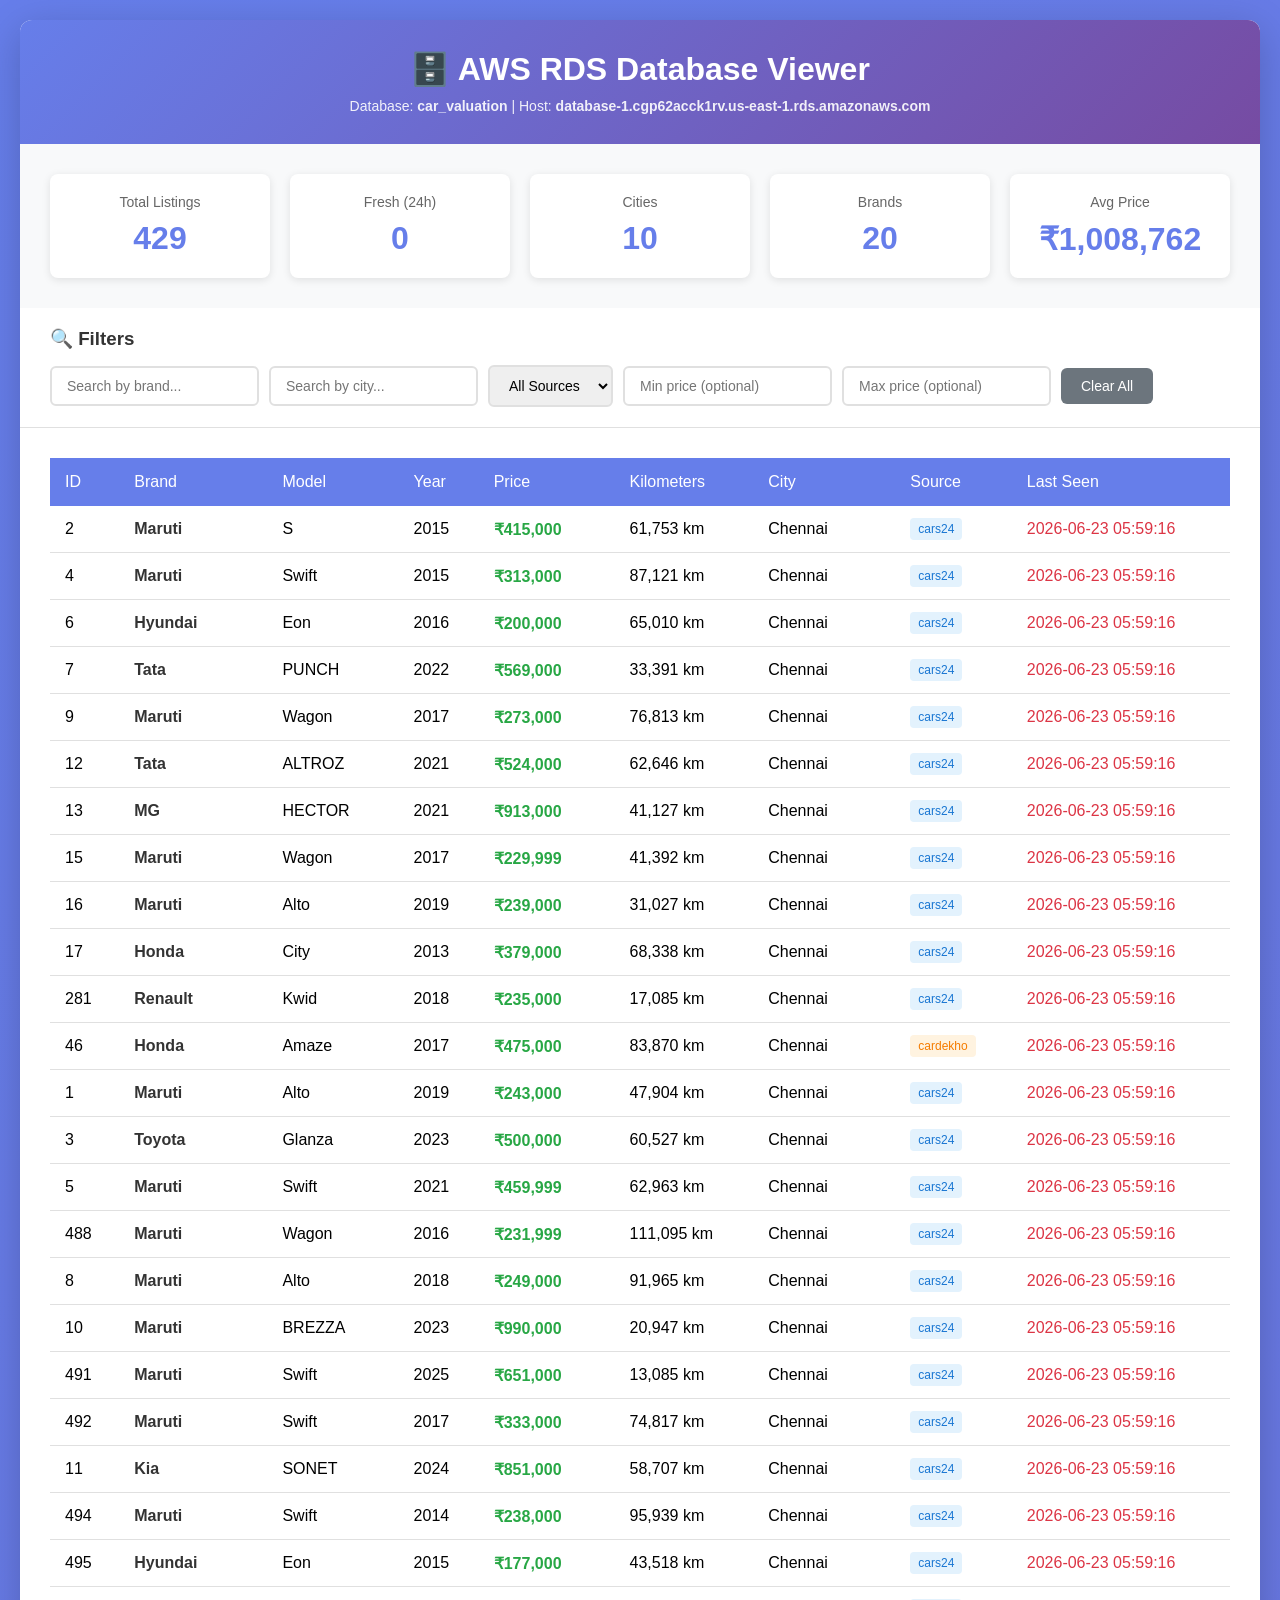
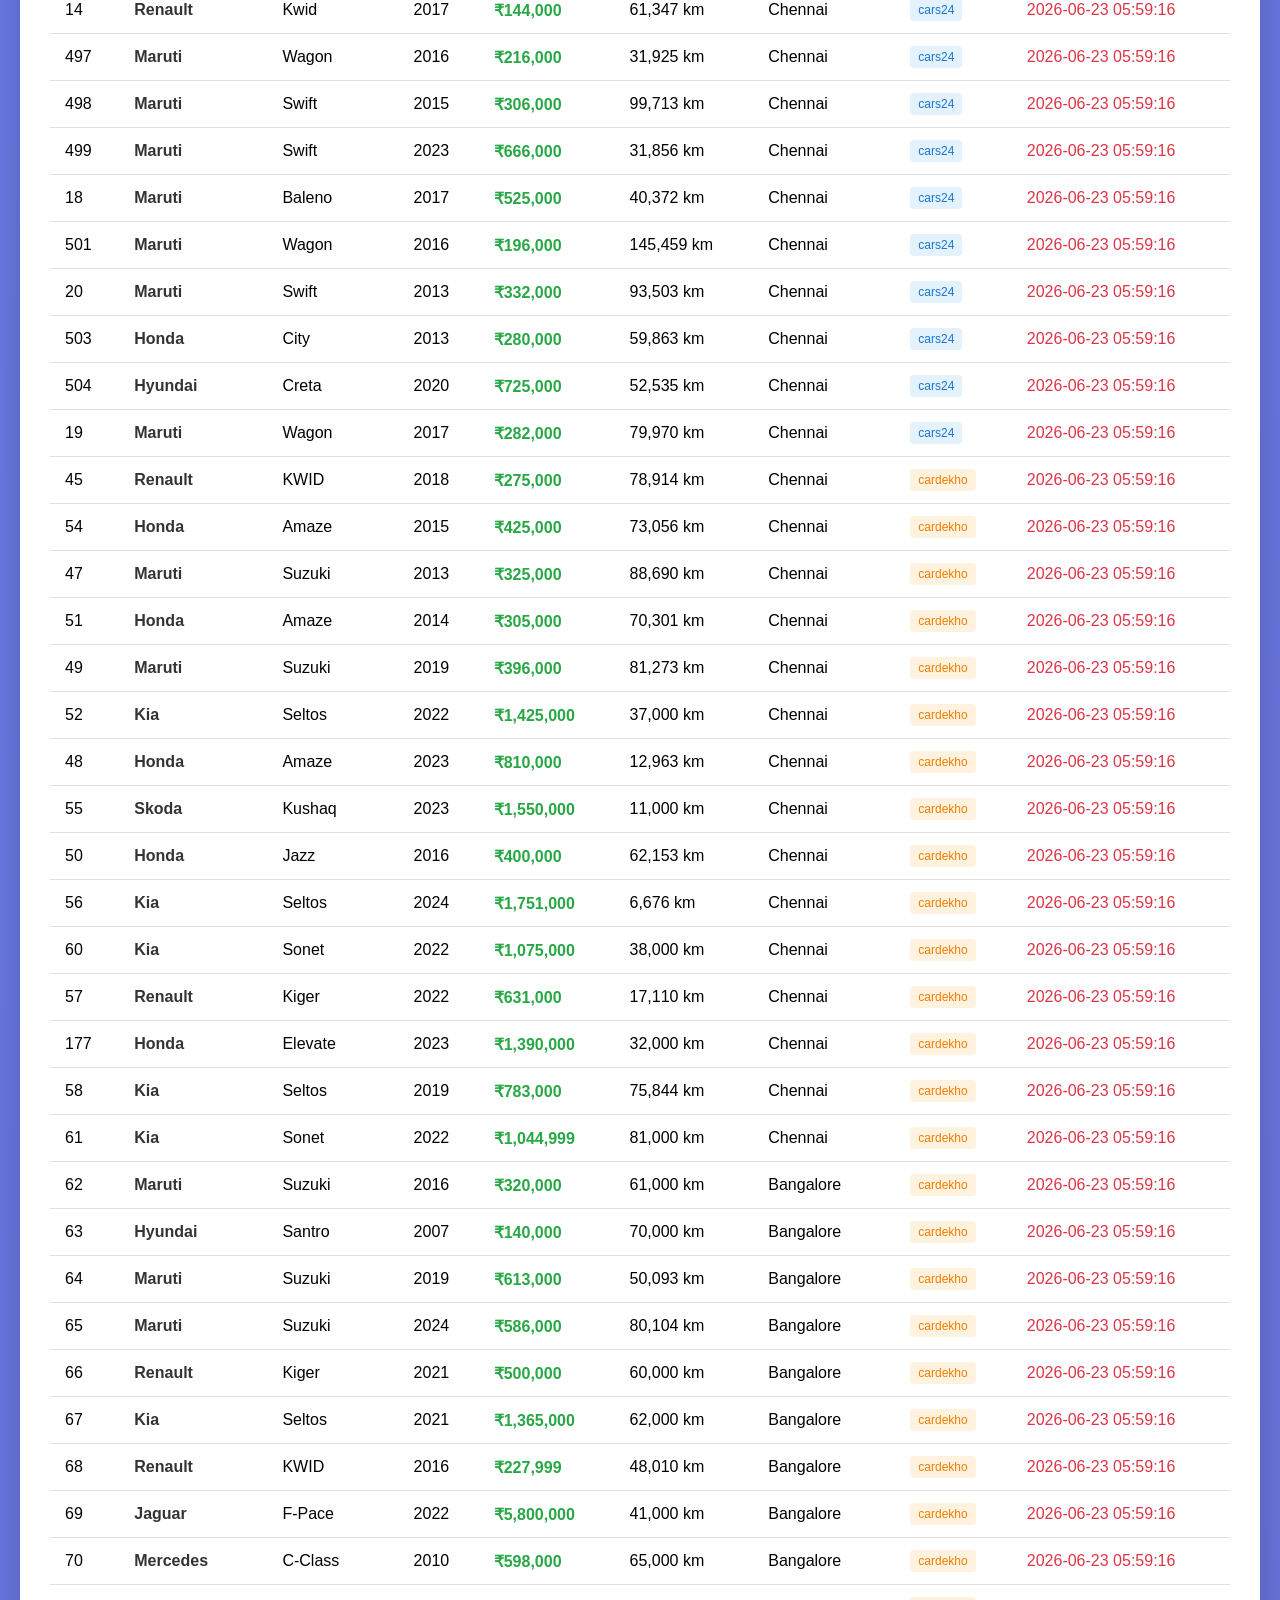
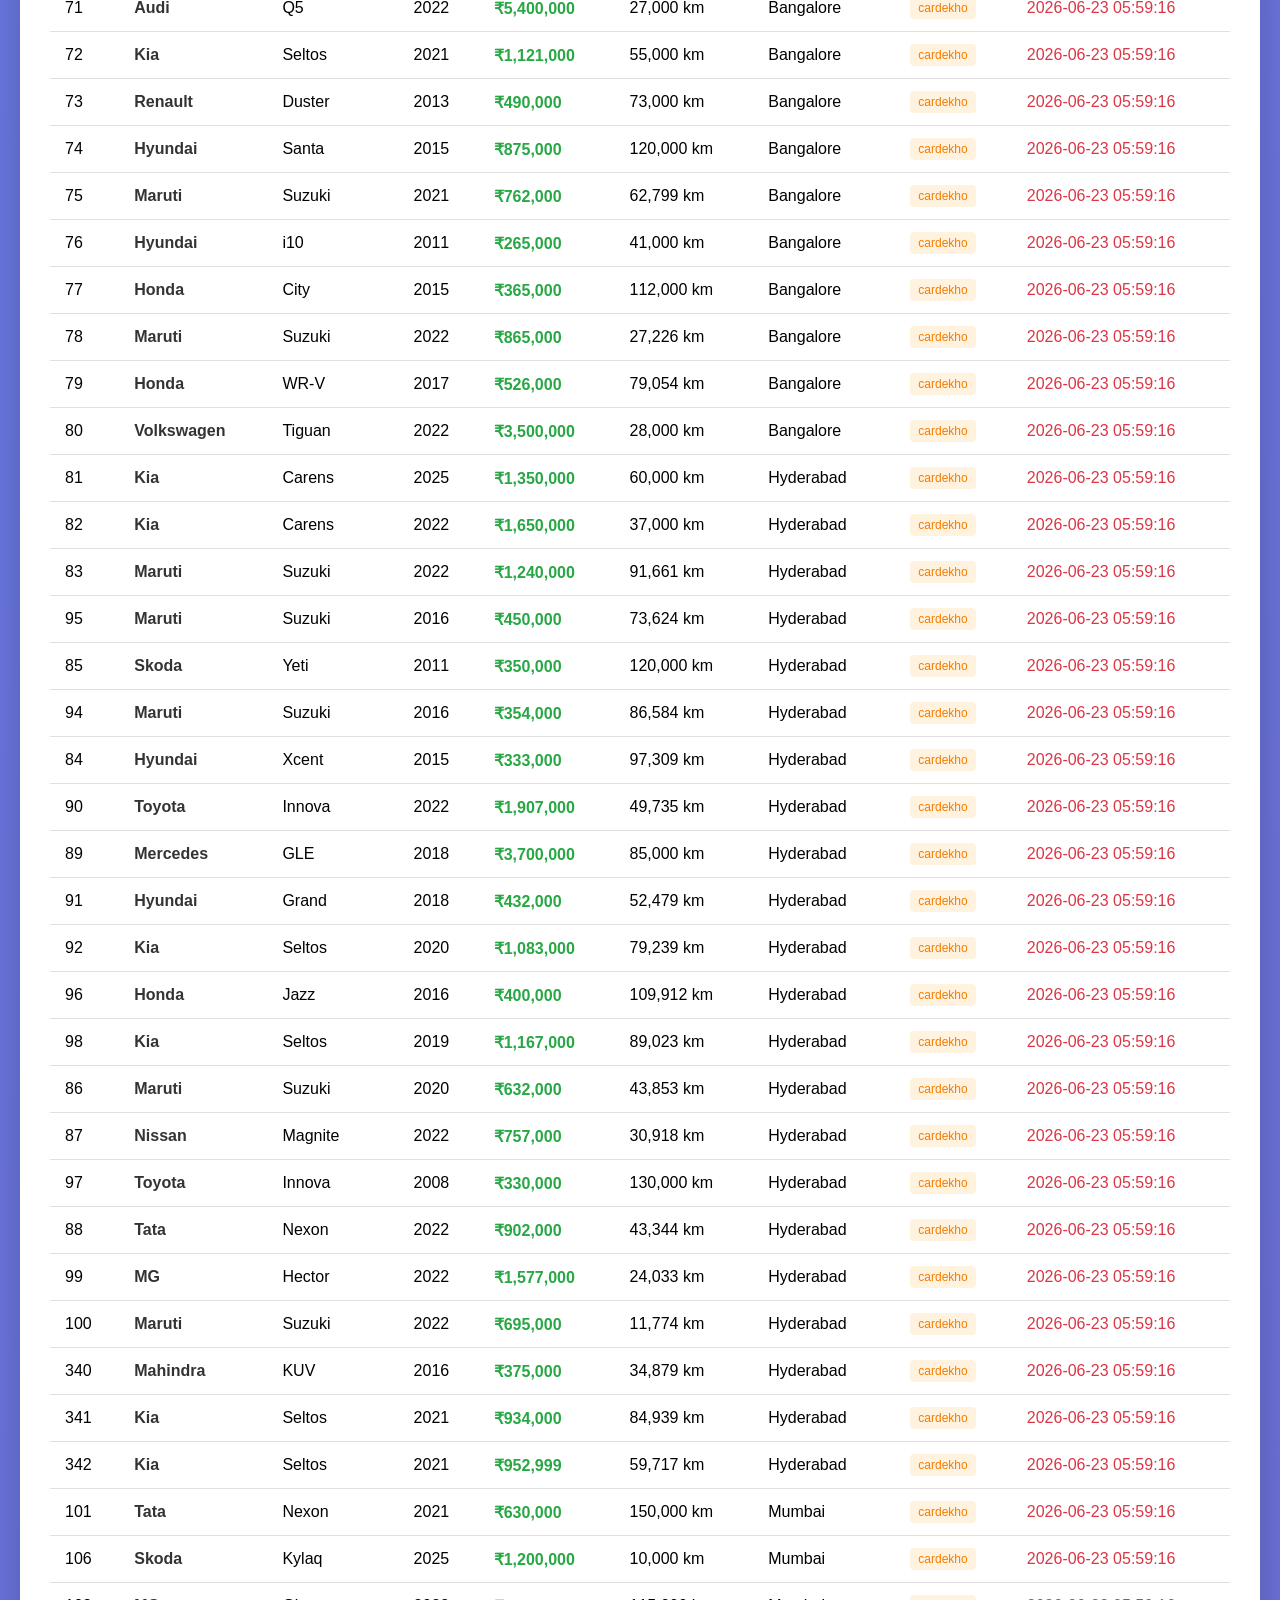
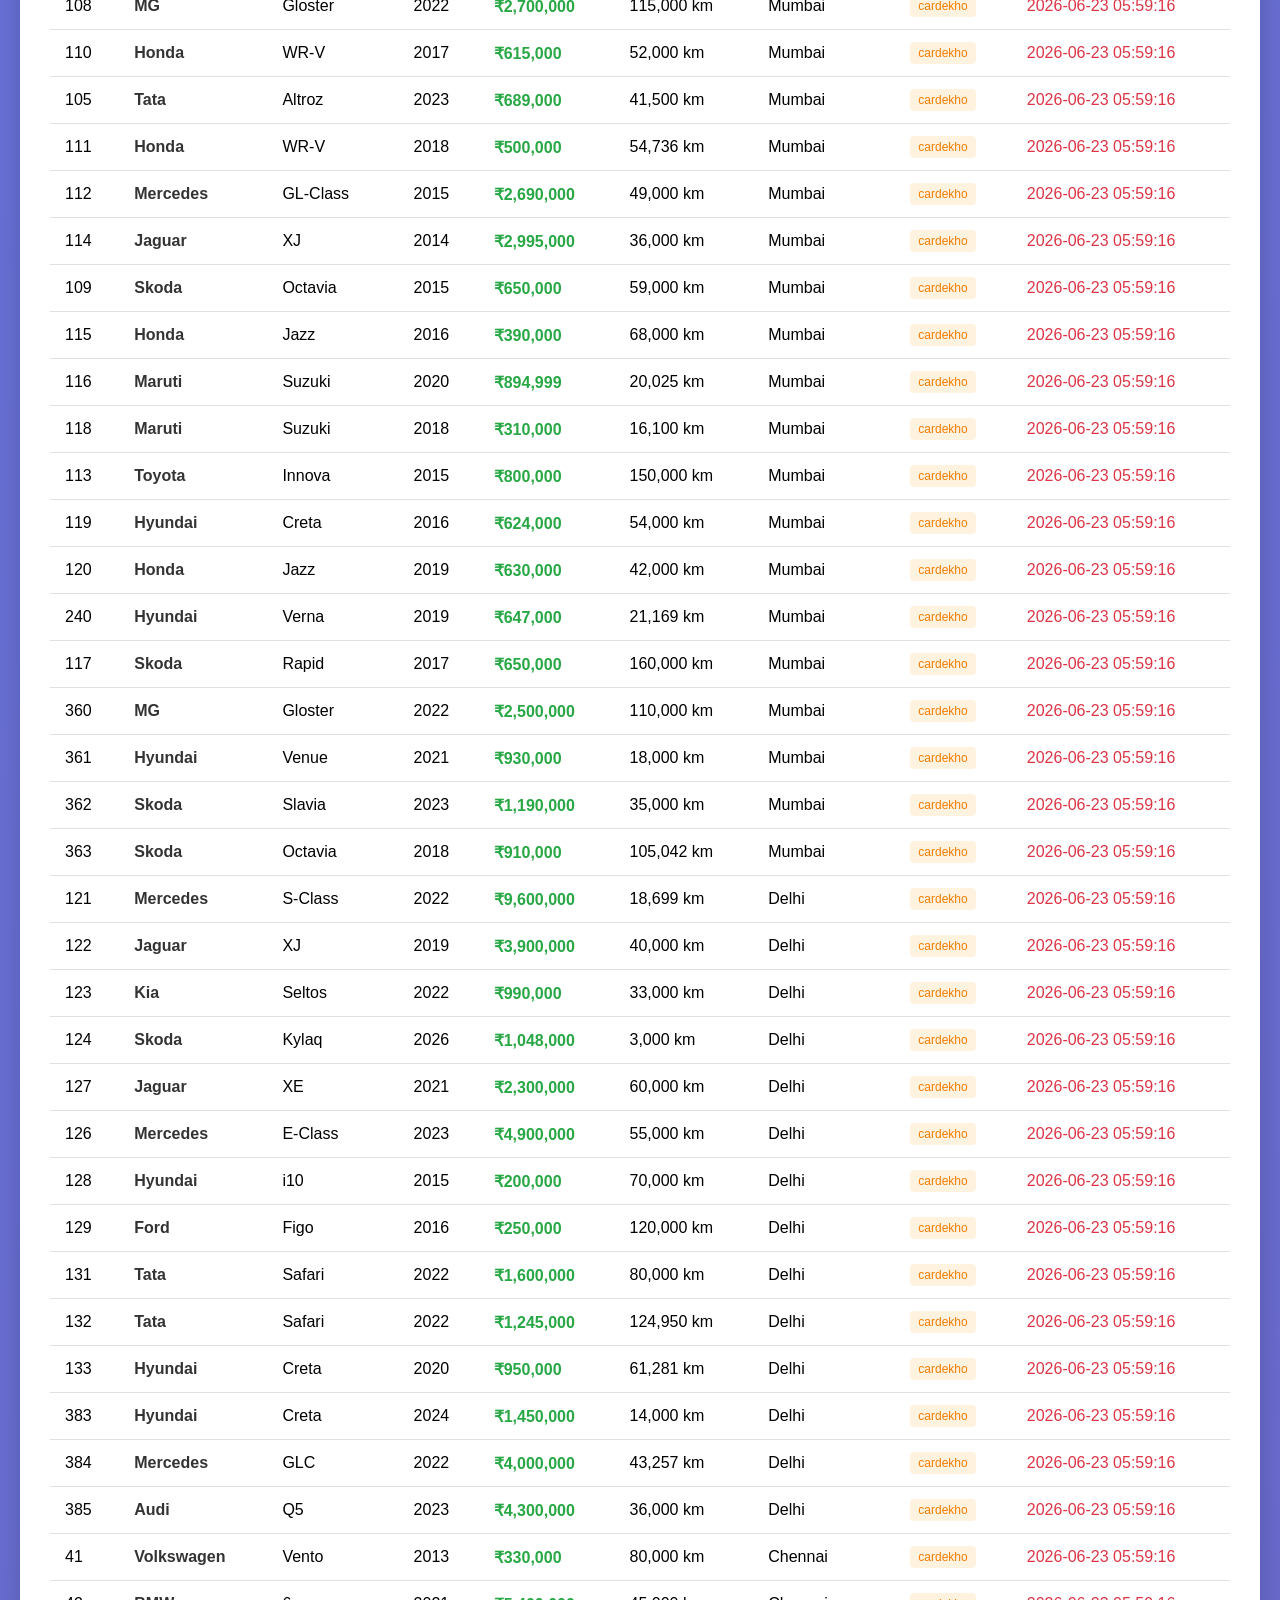
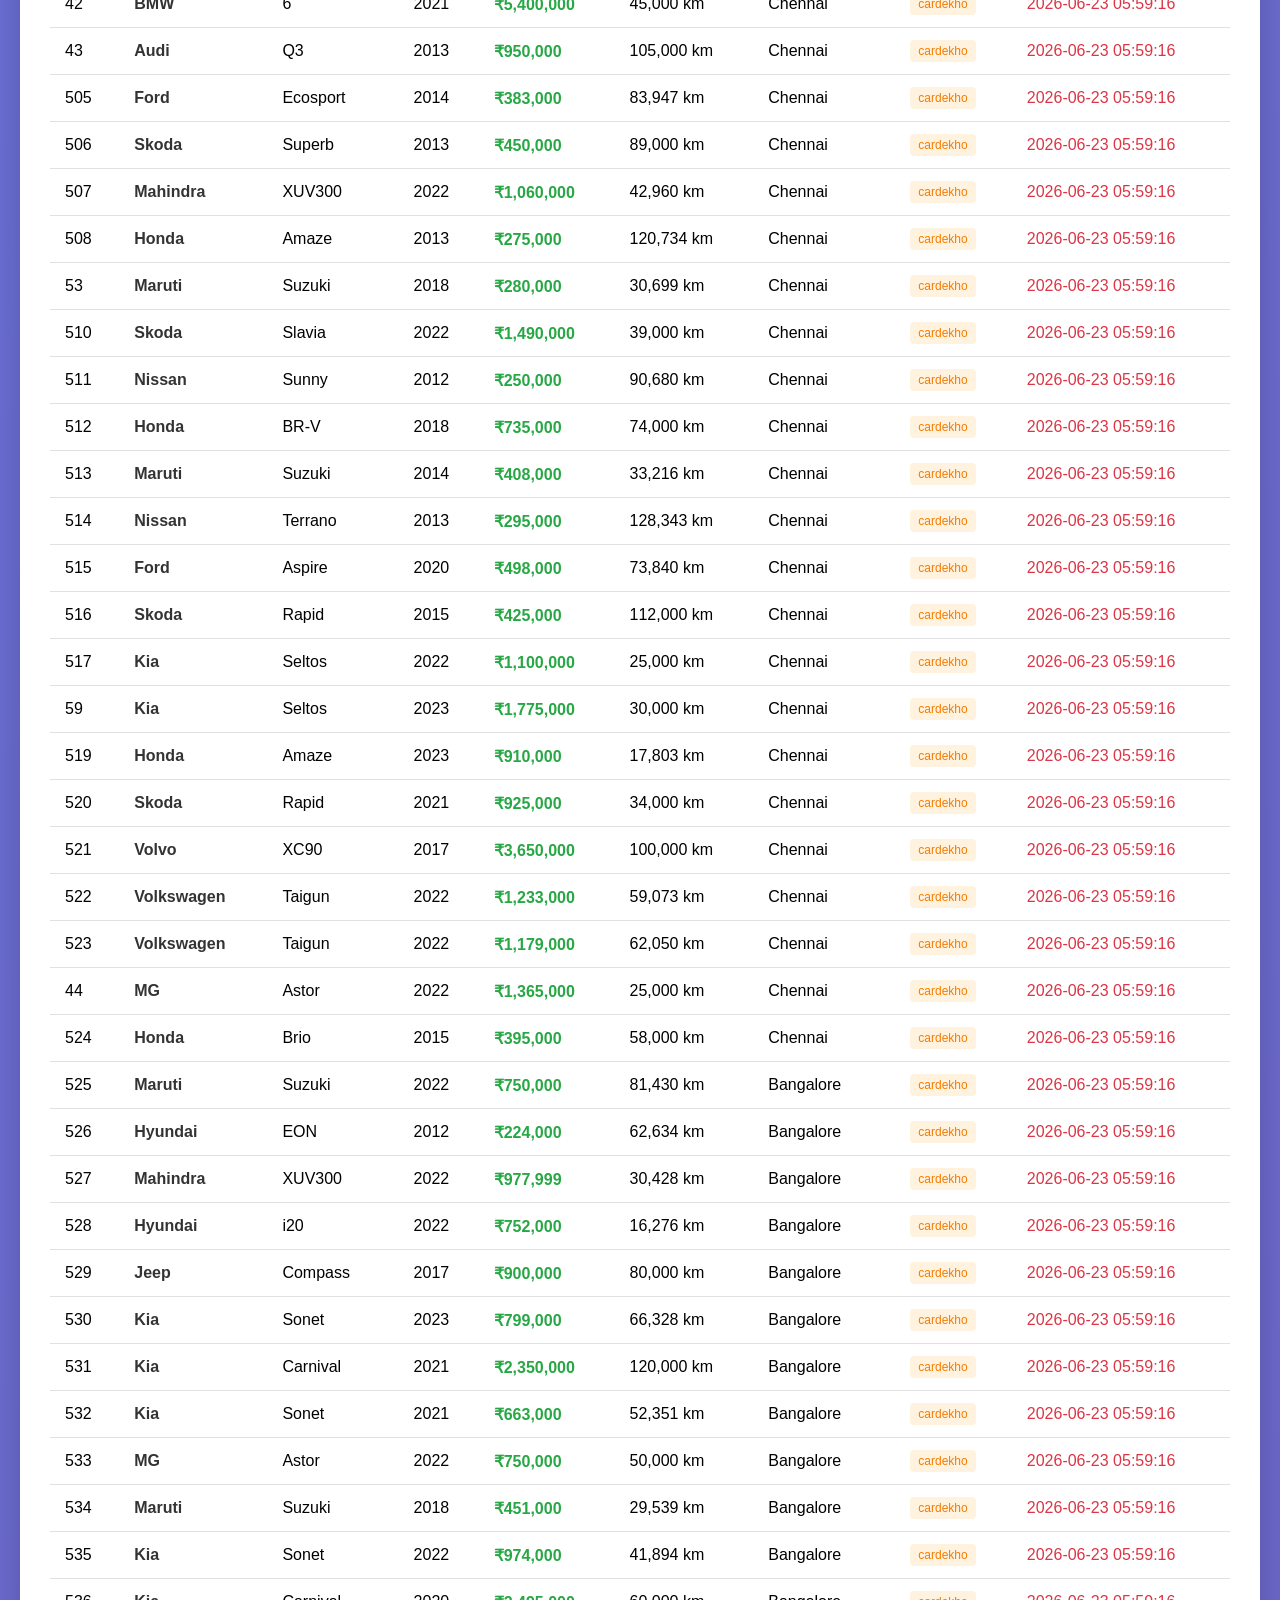
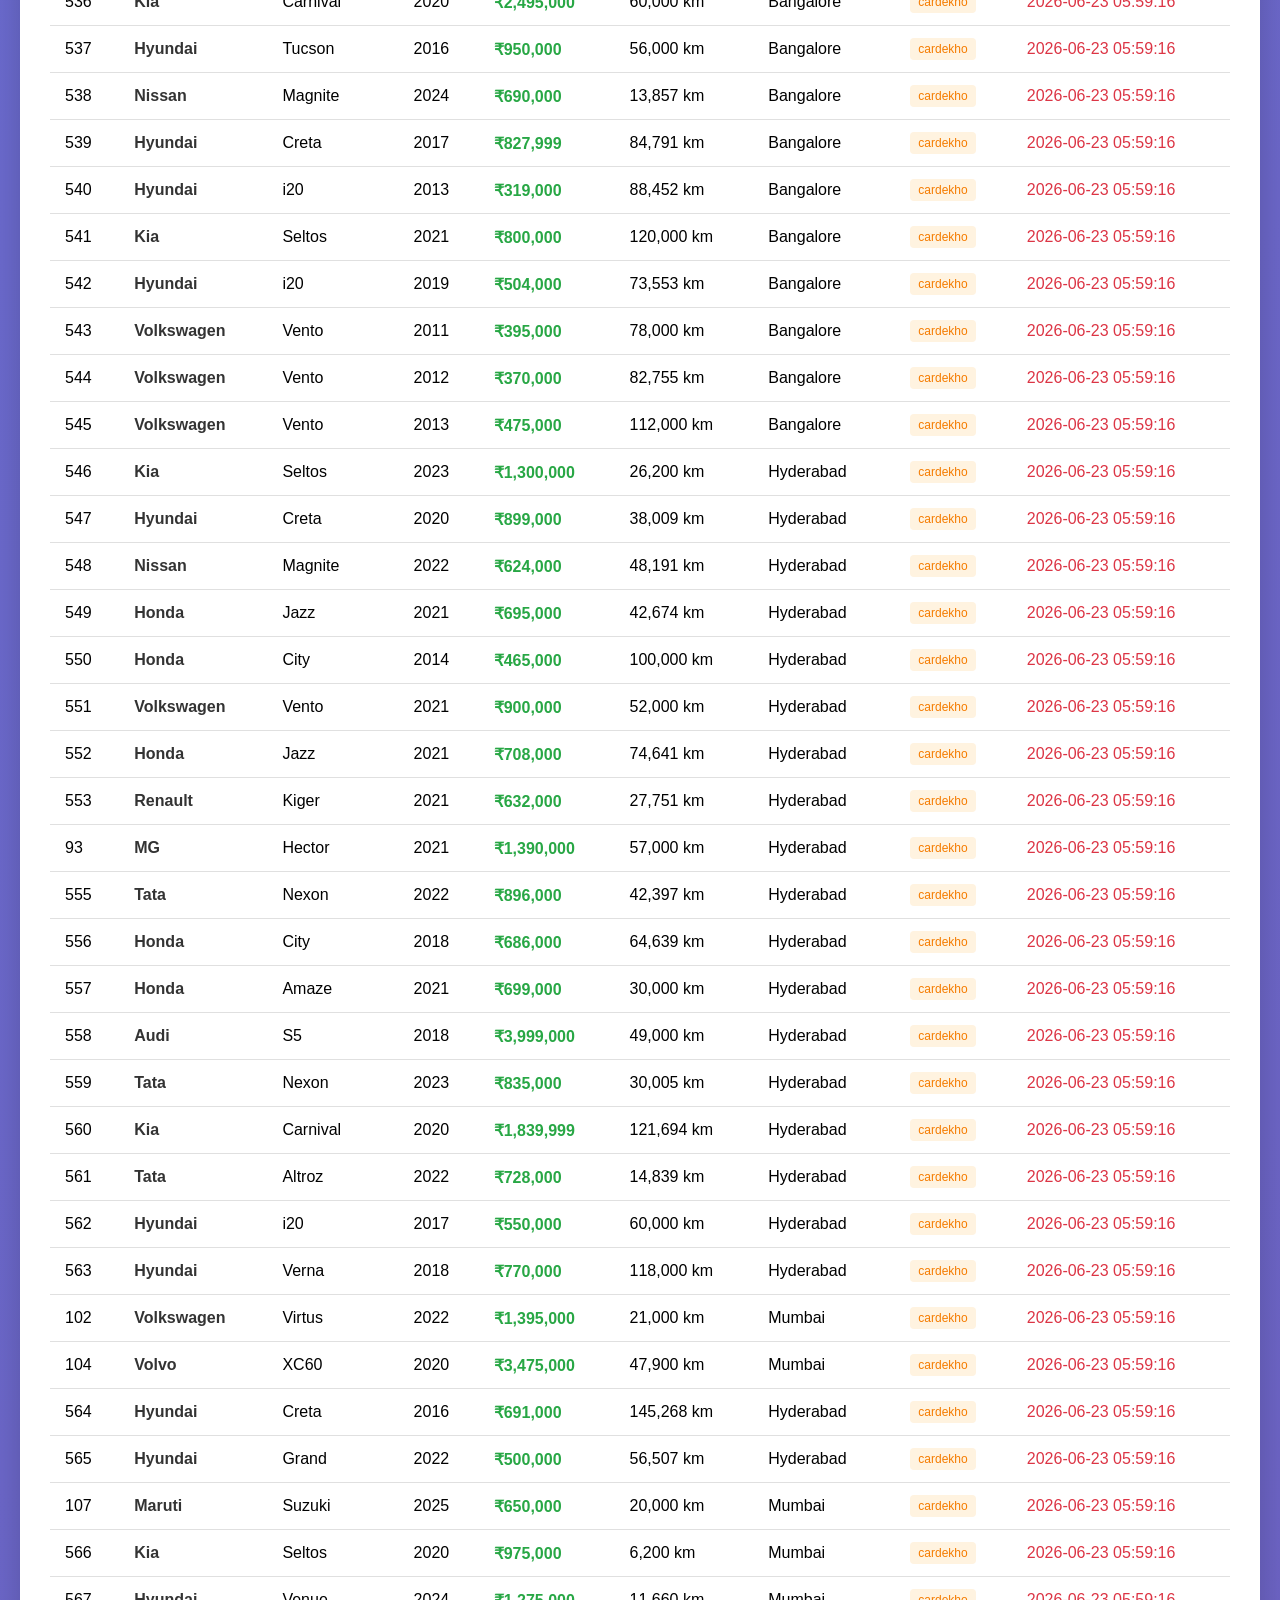
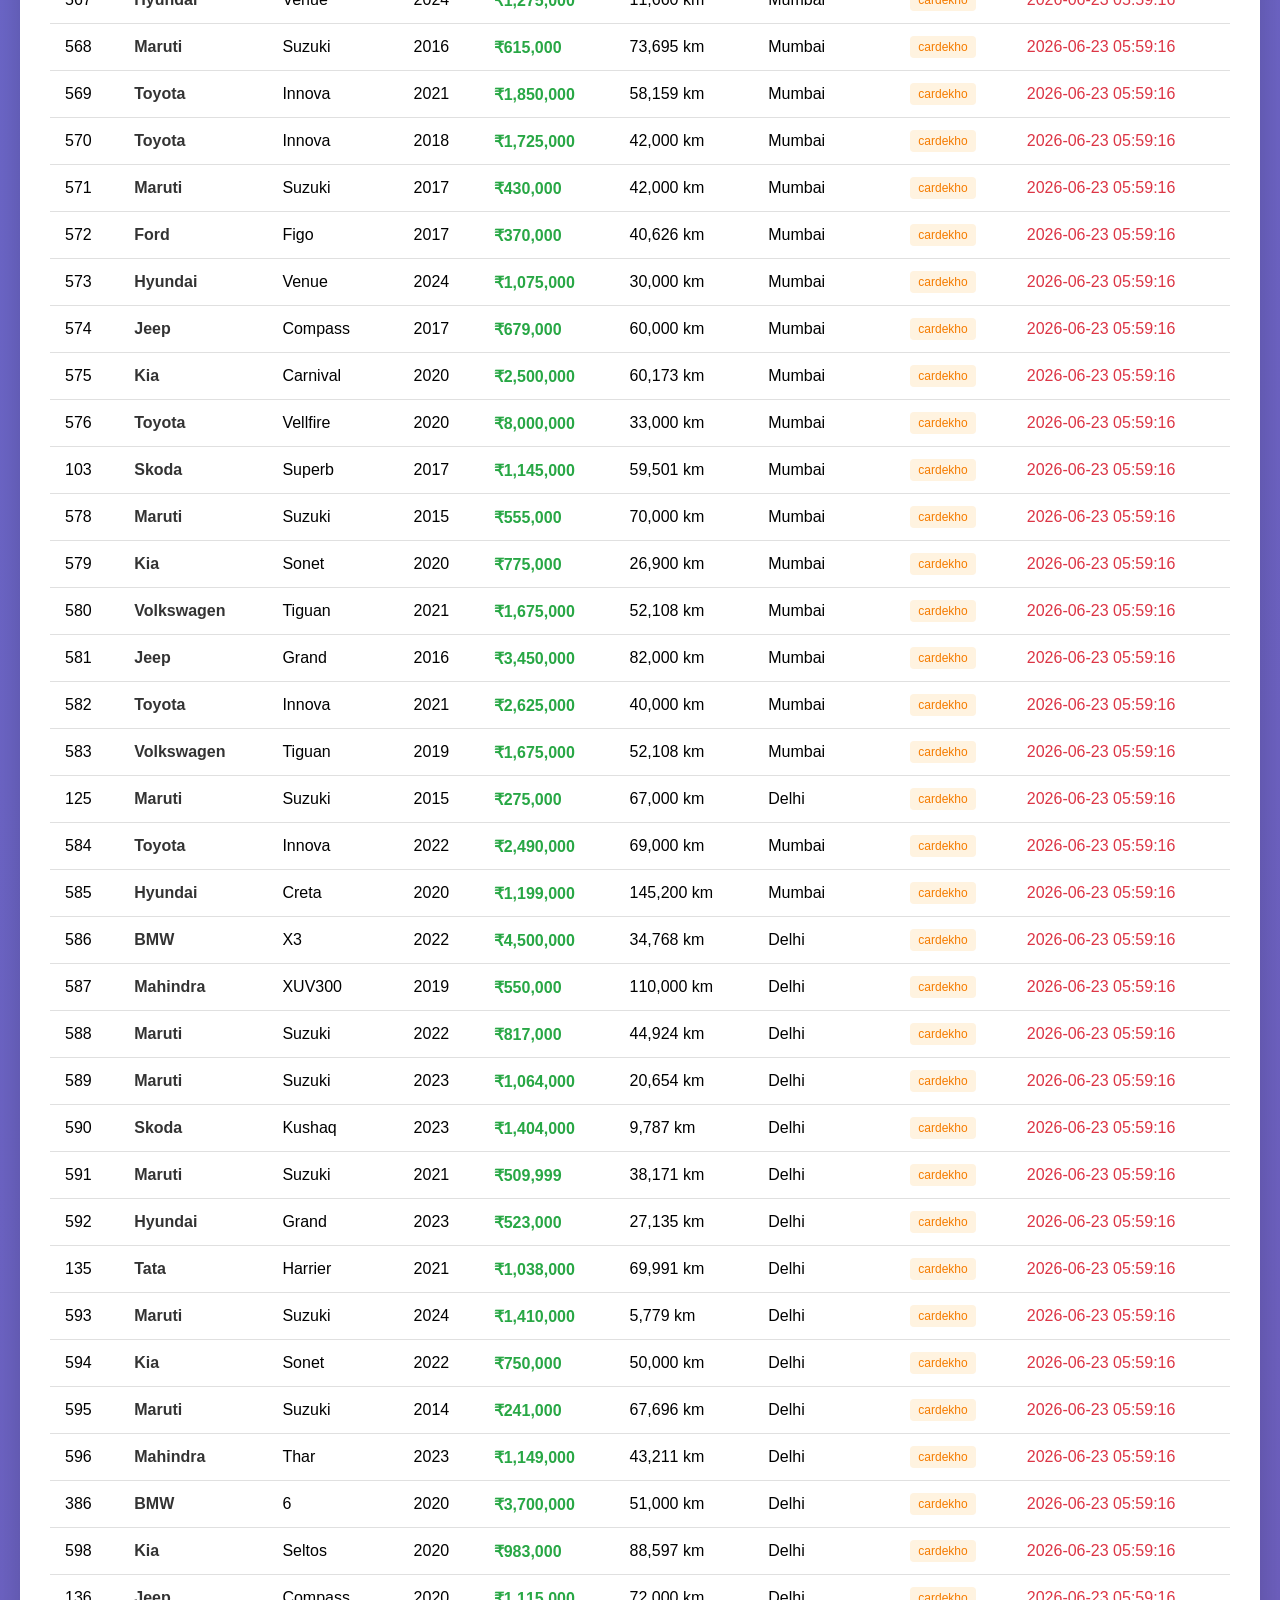
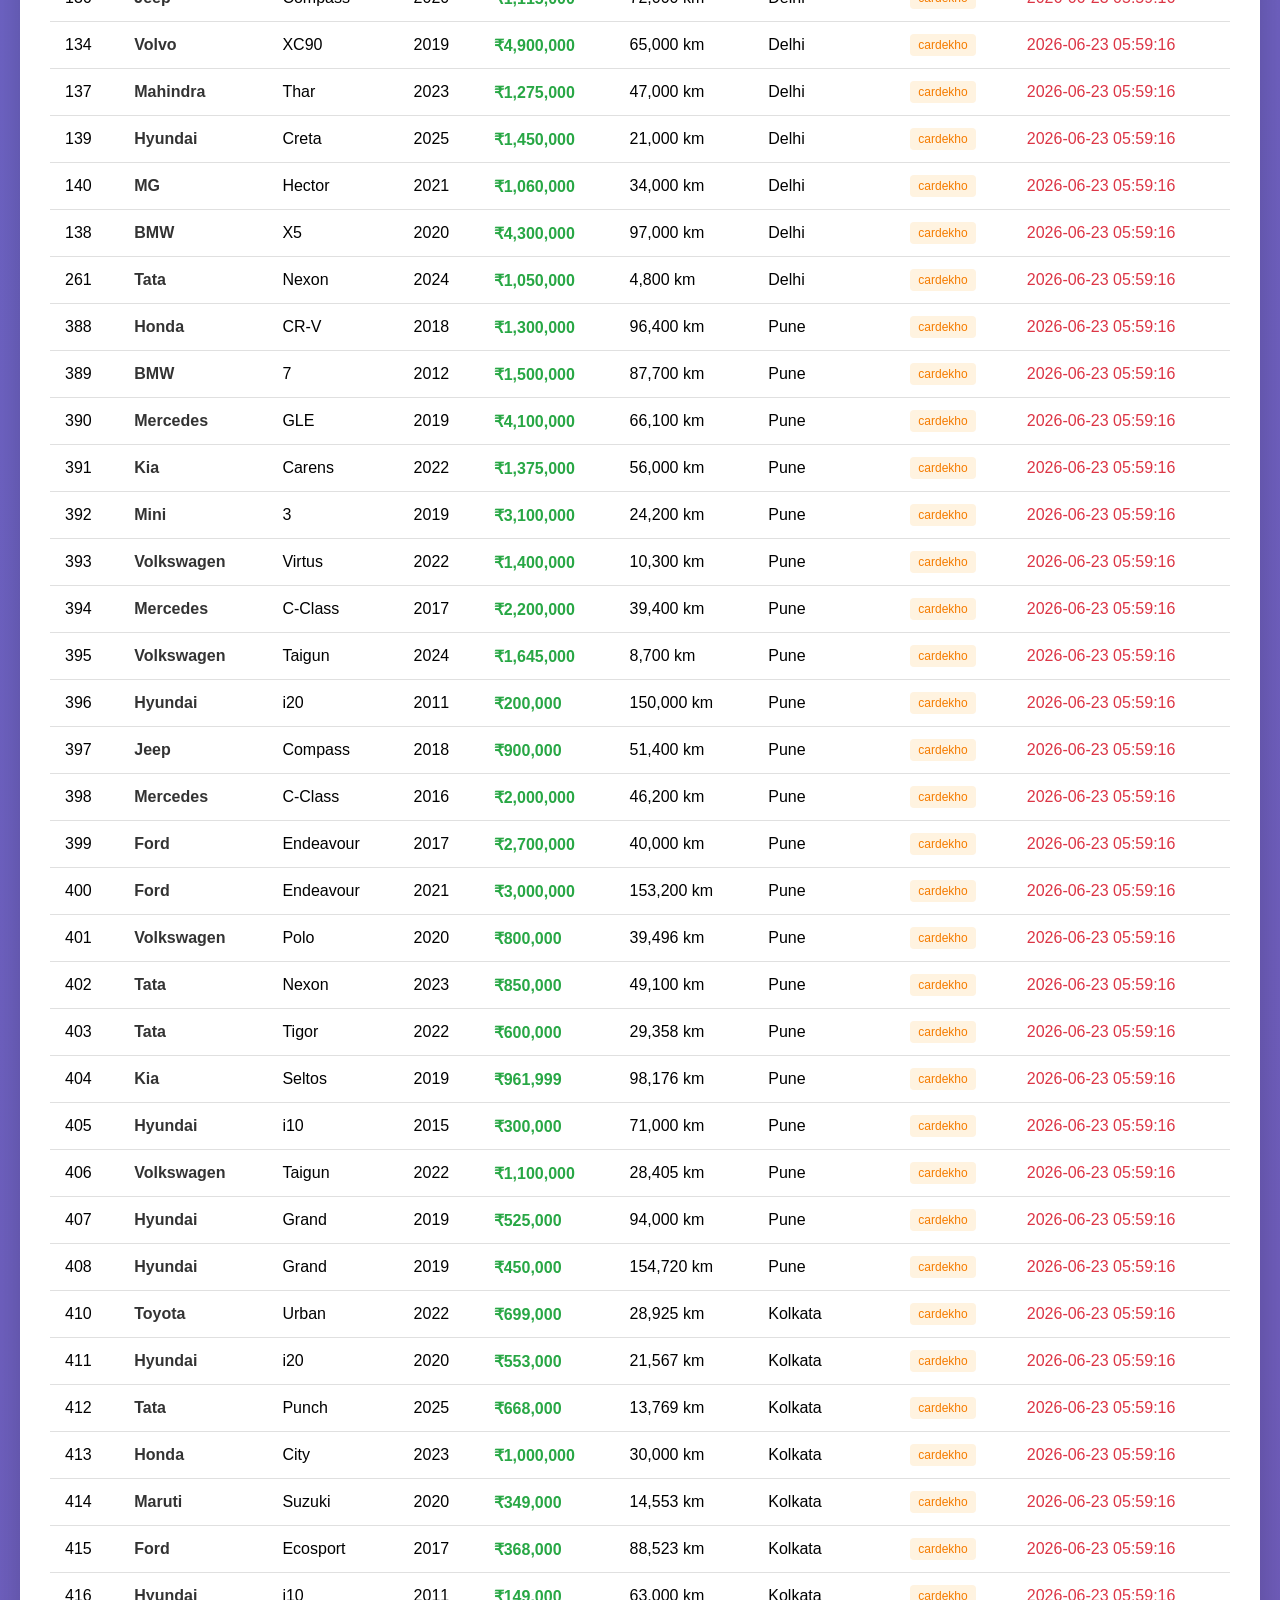
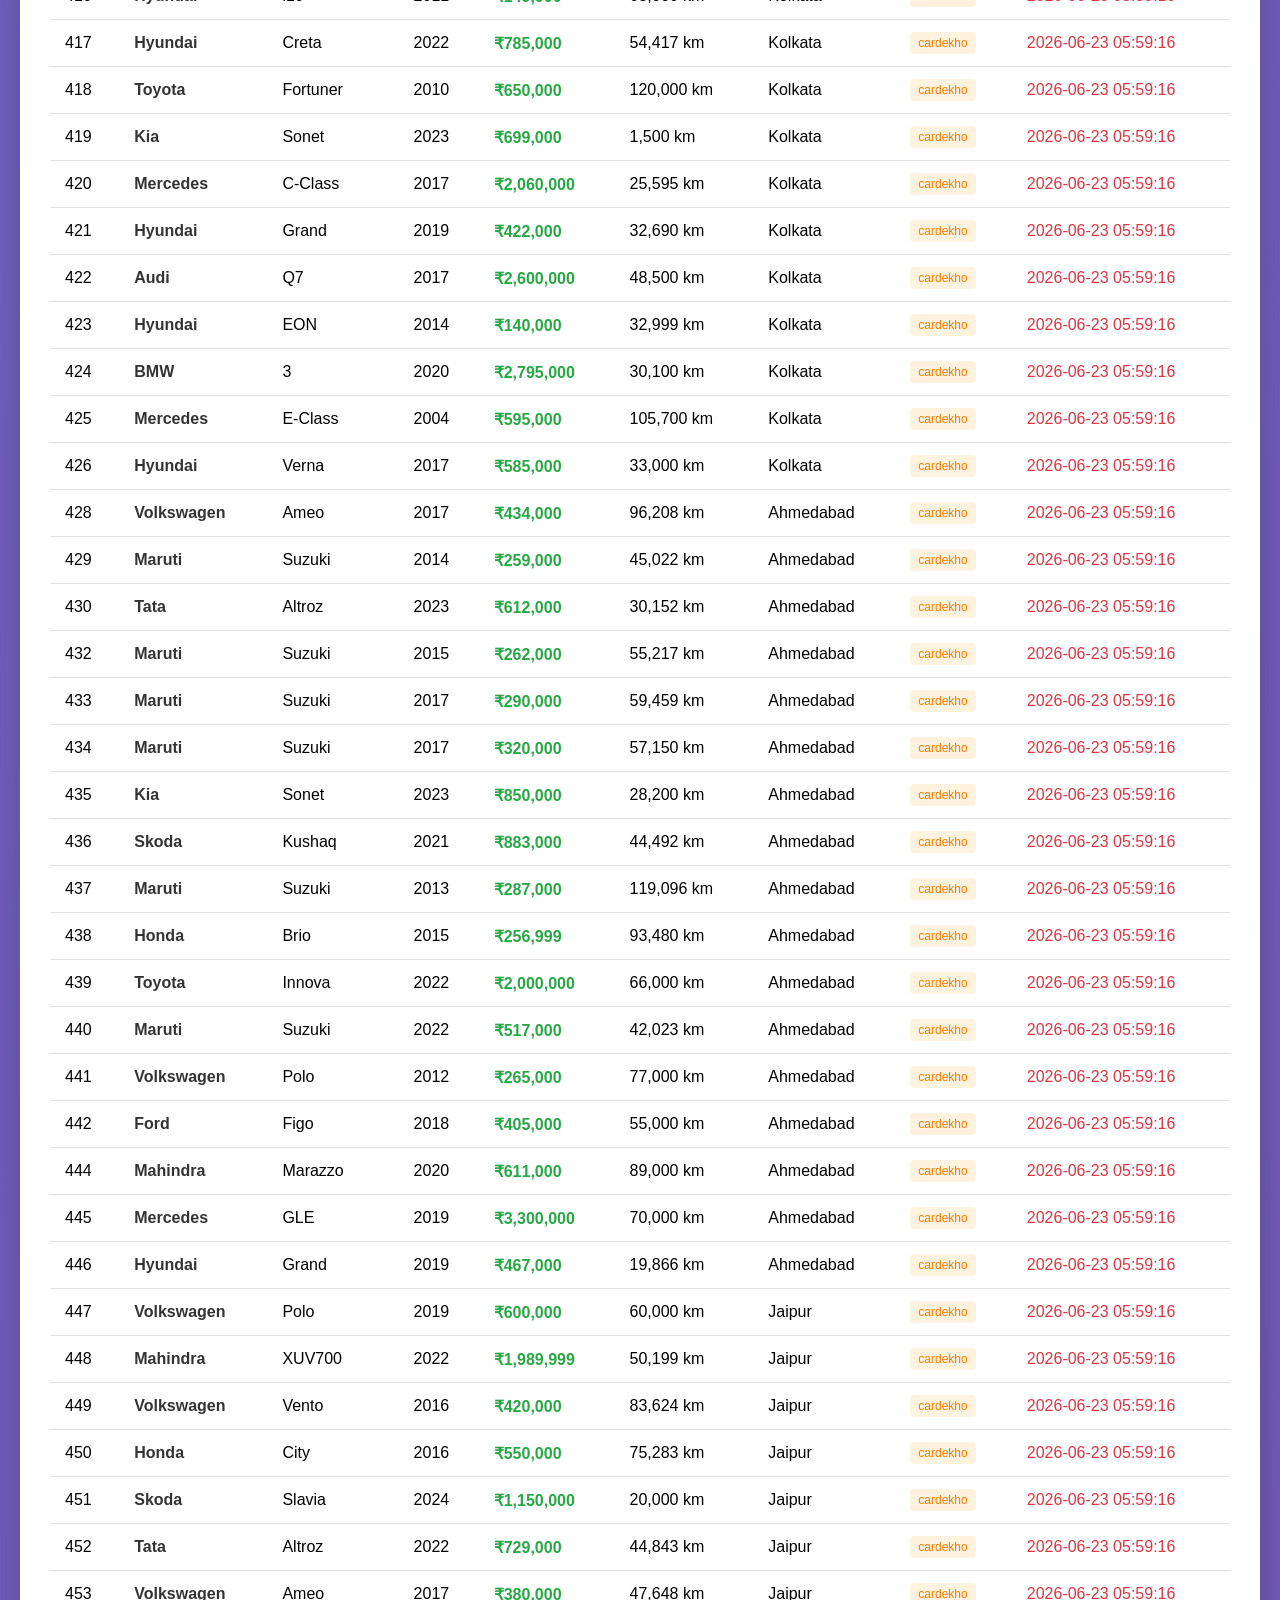
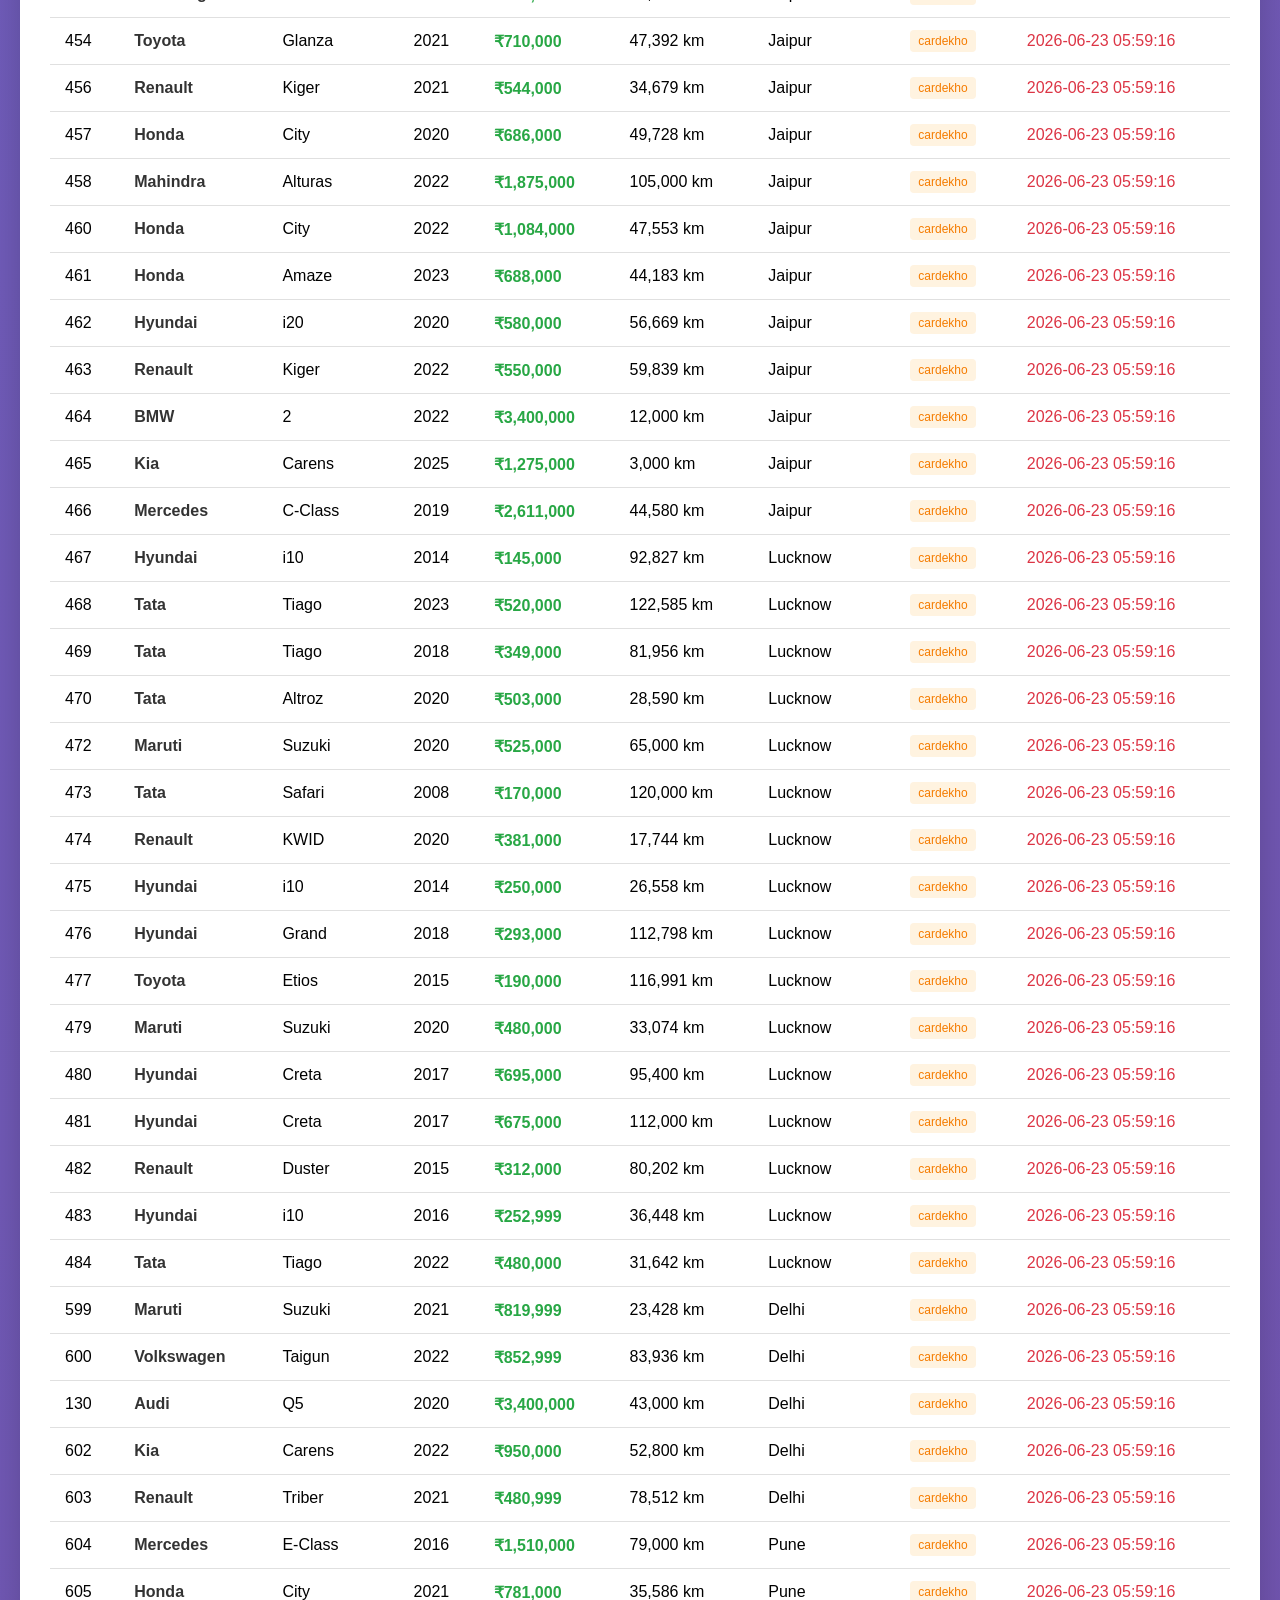
==== rds_viewer.html @ 1df0c0c1 "feat: Complete AI-Powered Car Valuation System v1.0 - XGBoost ML model with dynamic pricing - Market" ====
<!DOCTYPE html>
<html lang="en">
<head>
    <meta charset="UTF-8">
    <meta name="viewport" content="width=device-width, initial-scale=1.0">
    <title>RDS Database Viewer - Market Prices</title>
    <style>
        * {
            margin: 0;
            padding: 0;
            box-sizing: border-box;
        }
        body {
            font-family: 'Segoe UI', Tahoma, Geneva, Verdana, sans-serif;
            background: linear-gradient(135deg, #667eea 0%, #764ba2 100%);
            padding: 20px;
            min-height: 100vh;
        }
        .container {
            max-width: 1400px;
            margin: 0 auto;
            background: white;
            border-radius: 12px;
            box-shadow: 0 10px 40px rgba(0,0,0,0.2);
            overflow: hidden;
        }
        .header {
            background: linear-gradient(135deg, #667eea 0%, #764ba2 100%);
            color: white;
            padding: 30px;
            text-align: center;
        }
        .header h1 {
            font-size: 32px;
            margin-bottom: 10px;
        }
        .header p {
            opacity: 0.9;
            font-size: 14px;
        }
        .stats {
            display: grid;
            grid-template-columns: repeat(auto-fit, minmax(200px, 1fr));
            gap: 20px;
            padding: 30px;
            background: #f8f9fa;
        }
        .stat-box {
            background: white;
            padding: 20px;
            border-radius: 8px;
            box-shadow: 0 2px 8px rgba(0,0,0,0.1);
            text-align: center;
            transition: transform 0.2s;
        }
        .stat-box:hover {
            transform: translateY(-5px);
        }
        .stat-box h3 {
            color: #666;
            font-size: 14px;
            font-weight: 500;
            margin-bottom: 10px;
        }
        .stat-box p {
            font-size: 32px;
            font-weight: bold;
            color: #667eea;
        }
        .filter-box {
            padding: 20px 30px;
            background: white;
            border-bottom: 1px solid #e0e0e0;
        }
        .filter-box h3 {
            margin-bottom: 15px;
            color: #333;
        }
        .filters {
            display: flex;
            flex-wrap: wrap;
            gap: 10px;
            align-items: center;
        }
        input, select {
            padding: 10px 15px;
            border: 2px solid #e0e0e0;
            border-radius: 6px;
            font-size: 14px;
            transition: border-color 0.3s;
        }
        input:focus, select:focus {
            outline: none;
            border-color: #667eea;
        }
        button {
            padding: 10px 20px;
            background: #667eea;
            color: white;
            border: none;
            border-radius: 6px;
            cursor: pointer;
            font-size: 14px;
            font-weight: 500;
            transition: background 0.3s;
        }
        button:hover {
            background: #5568d3;
        }
        button.clear {
            background: #6c757d;
        }
        button.clear:hover {
            background: #5a6268;
        }
        .table-container {
            overflow-x: auto;
            padding: 30px;
        }
        table {
            width: 100%;
            border-collapse: collapse;
        }
        th {
            background: #667eea;
            color: white;
            padding: 15px;
            text-align: left;
            font-weight: 500;
            position: sticky;
            top: 0;
            z-index: 10;
        }
        td {
            padding: 12px 15px;
            border-bottom: 1px solid #e0e0e0;
        }
        tr:hover {
            background: #f8f9fa;
        }
        .brand {
            font-weight: 600;
            color: #333;
        }
        .price {
            color: #28a745;
            font-weight: 600;
        }
        .fresh {
            color: #28a745;
            font-weight: 600;
        }
        .old {
            color: #dc3545;
        }
        .badge {
            display: inline-block;
            padding: 4px 8px;
            border-radius: 4px;
            font-size: 12px;
            font-weight: 500;
        }
        .badge-cars24 {
            background: #e3f2fd;
            color: #1976d2;
        }
        .badge-cardekho {
            background: #fff3e0;
            color: #f57c00;
        }
        .no-data {
            text-align: center;
            padding: 40px;
            color: #999;
            font-size: 18px;
        }
    </style>
</head>
<body>
    <div class="container">
        <div class="header">
            <h1>🗄️ AWS RDS Database Viewer</h1>
            <p>Database: <strong>car_valuation</strong> | Host: <strong>database-1.cgp62acck1rv.us-east-1.rds.amazonaws.com</strong></p>
        </div>

        <div class="stats">
            <div class="stat-box">
                <h3>Total Listings</h3>
                <p id="totalListings">-</p>
            </div>
            <div class="stat-box">
                <h3>Fresh (24h)</h3>
                <p id="freshListings">-</p>
            </div>
            <div class="stat-box">
                <h3>Cities</h3>
                <p id="totalCities">-</p>
            </div>
            <div class="stat-box">
                <h3>Brands</h3>
                <p id="totalBrands">-</p>
            </div>
            <div class="stat-box">
                <h3>Avg Price</h3>
                <p id="avgPrice">-</p>
            </div>
        </div>

        <div class="filter-box">
            <h3>🔍 Filters</h3>
            <div class="filters">
                <input type="text" id="brandFilter" placeholder="Search by brand..." onkeyup="applyFilters()">
                <input type="text" id="cityFilter" placeholder="Search by city..." onkeyup="applyFilters()">
                <select id="sourceFilter" onchange="applyFilters()">
                    <option value="">All Sources</option>
                    <option value="cars24">Cars24</option>
                    <option value="cardekho">CarDekho</option>
                </select>
                <input type="number" id="minPrice" placeholder="Min price (optional)" onkeyup="applyFilters()">
                <input type="number" id="maxPrice" placeholder="Max price (optional)" onkeyup="applyFilters()">
                <button class="clear" onclick="clearFilters()">Clear All</button>
            </div>
        </div>

        <div class="table-container">
            <table>
                <thead>
                    <tr>
                        <th>ID</th>
                        <th>Brand</th>
                        <th>Model</th>
                        <th>Year</th>
                        <th>Price</th>
                        <th>Kilometers</th>
                        <th>City</th>
                        <th>Source</th>
                        <th>Last Seen</th>
                    </tr>
                </thead>
                <tbody id="tableBody">
                    <tr><td colspan="9" class="no-data">Loading data...</td></tr>
                </tbody>
            </table>
        </div>
    </div>

    <script src="data.js"></script>
    <script>
        let filteredData = [];

        function init() {
            if (typeof allData === 'undefined') {
                document.getElementById('tableBody').innerHTML = 
                    '<tr><td colspan="9" class="no-data">Error: Data file not found. Make sure data.js is in the same folder.</td></tr>';
                return;
            }
            
            filteredData = allData;
            updateStats();
            displayData(filteredData);
        }

        function updateStats() {
            document.getElementById('totalListings').textContent = allData.length;
            
            const now = new Date();
            const oneDayAgo = new Date(now - 24*60*60*1000);
            const fresh = allData.filter(d => new Date(d.lastSeen) > oneDayAgo).length;
            document.getElementById('freshListings').textContent = fresh;
            
            const cities = new Set(allData.map(d => d.city));
            document.getElementById('totalCities').textContent = cities.size;
            
            const brands = new Set(allData.map(d => d.brand));
            document.getElementById('totalBrands').textContent = brands.size;
            
            const avgPrice = Math.round(allData.reduce((sum, d) => sum + d.price, 0) / allData.length);
            document.getElementById('avgPrice').textContent = '₹' + avgPrice.toLocaleString();
        }

        function displayData(data) {
            const tbody = document.getElementById('tableBody');
            
            if (data.length === 0) {
                tbody.innerHTML = '<tr><td colspan="9" class="no-data">No listings found matching your filters.</td></tr>';
                return;
            }
            
            tbody.innerHTML = '';
            
            data.forEach(row => {
                const tr = document.createElement('tr');
                
                const now = new Date();
                const oneDayAgo = new Date(now - 24*60*60*1000);
                const isFresh = new Date(row.lastSeen) > oneDayAgo;
                
                tr.innerHTML = `
                    <td>${row.id}</td>
                    <td class="brand">${row.brand}</td>
                    <td>${row.model}</td>
                    <td>${row.year}</td>
                    <td class="price">₹${row.price.toLocaleString()}</td>
                    <td>${row.kilometers.toLocaleString()} km</td>
                    <td>${row.city}</td>
                    <td><span class="badge badge-${row.source}">${row.source}</span></td>
                    <td class="${isFresh ? 'fresh' : 'old'}">${row.lastSeen.substring(0, 19)}</td>
                `;
                tbody.appendChild(tr);
            });
        }

        function applyFilters() {
            const brandFilter = document.getElementById('brandFilter').value.toLowerCase();
            const cityFilter = document.getElementById('cityFilter').value.toLowerCase();
            const sourceFilter = document.getElementById('sourceFilter').value;
            const minPrice = parseInt(document.getElementById('minPrice').value) || 0;
            const maxPrice = parseInt(document.getElementById('maxPrice').value) || Infinity;

            filteredData = allData.filter(row => {
                const matchBrand = !brandFilter || row.brand.toLowerCase().includes(brandFilter);
                const matchCity = !cityFilter || row.city.toLowerCase().includes(cityFilter);
                const matchSource = !sourceFilter || row.source === sourceFilter;
                const matchPrice = row.price >= minPrice && row.price <= maxPrice;
                return matchBrand && matchCity && matchSource && matchPrice;
            });

            displayData(filteredData);
        }

        function clearFilters() {
            document.getElementById('brandFilter').value = '';
            document.getElementById('cityFilter').value = '';
            document.getElementById('sourceFilter').value = '';
            document.getElementById('minPrice').value = '';
            document.getElementById('maxPrice').value = '';
            filteredData = allData;
            displayData(filteredData);
        }

        // Initialize on page load
        window.onload = init;
    </script>
</body>
</html>
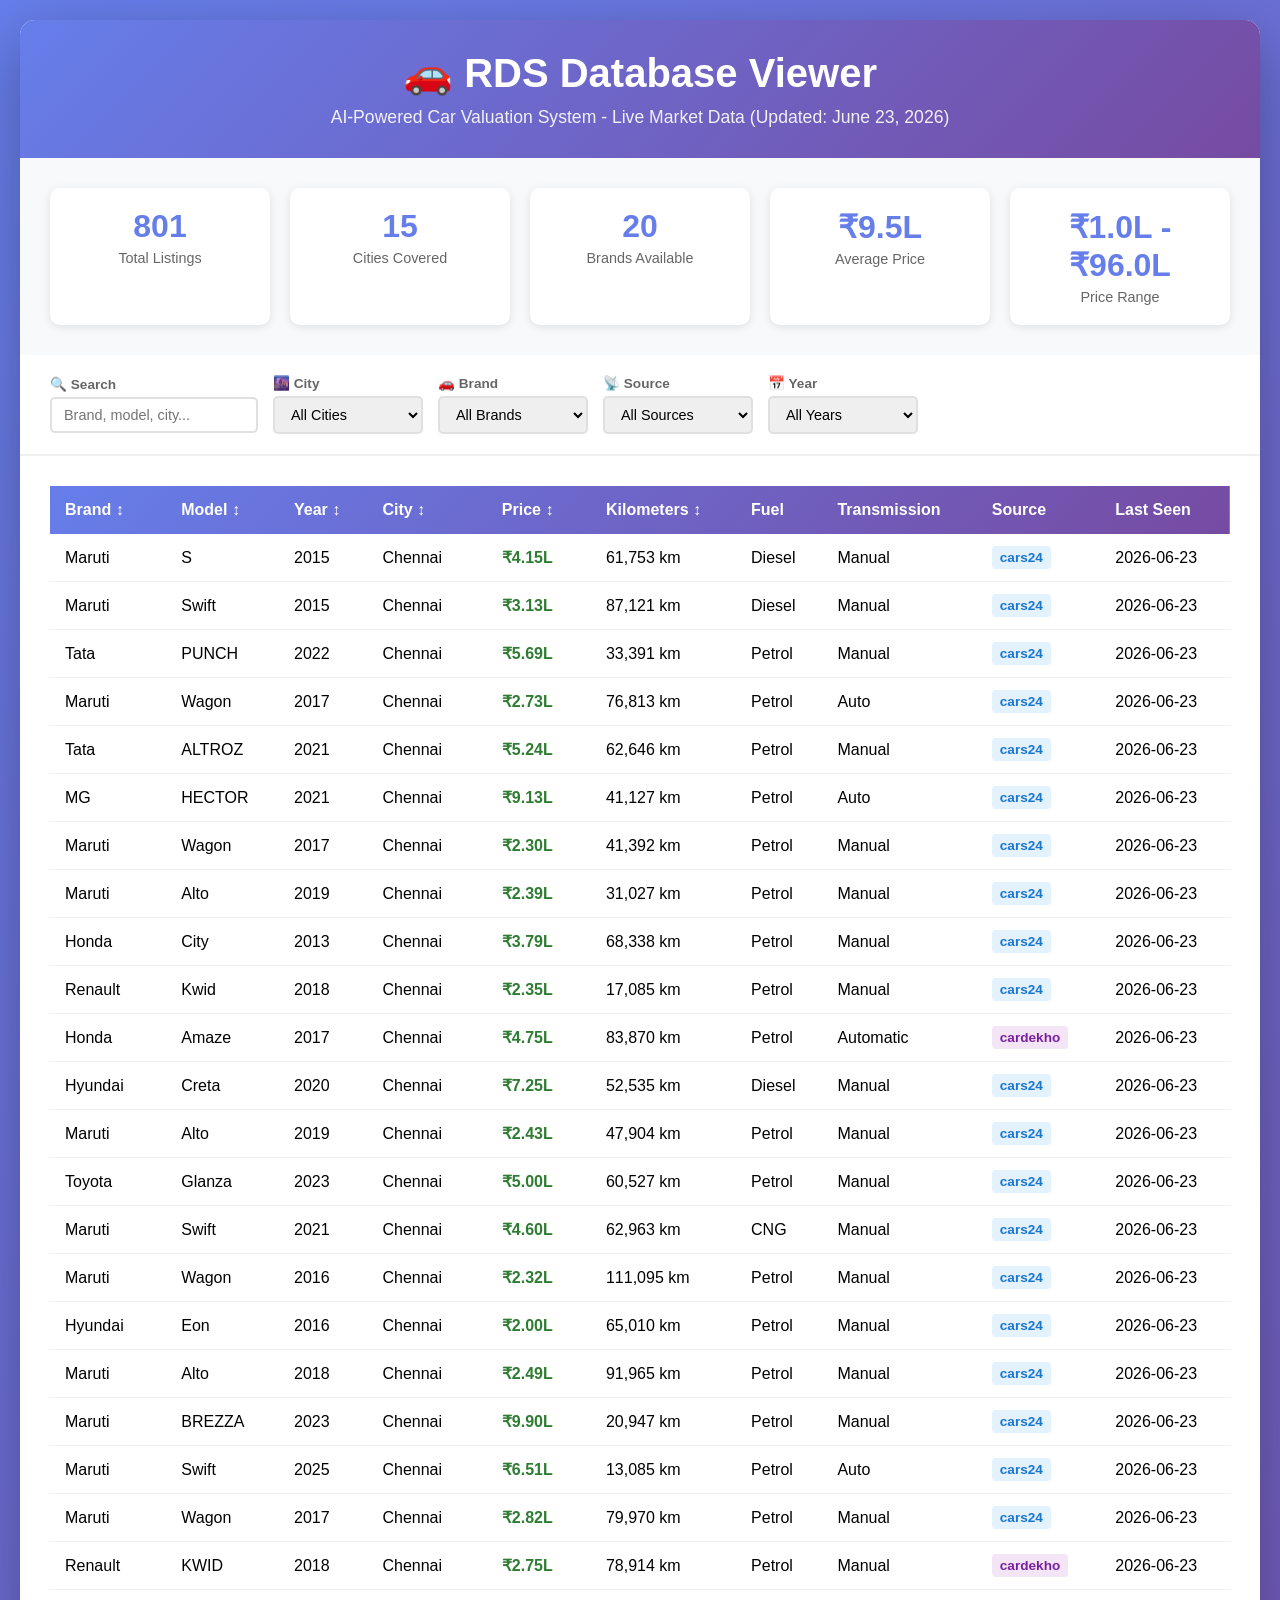
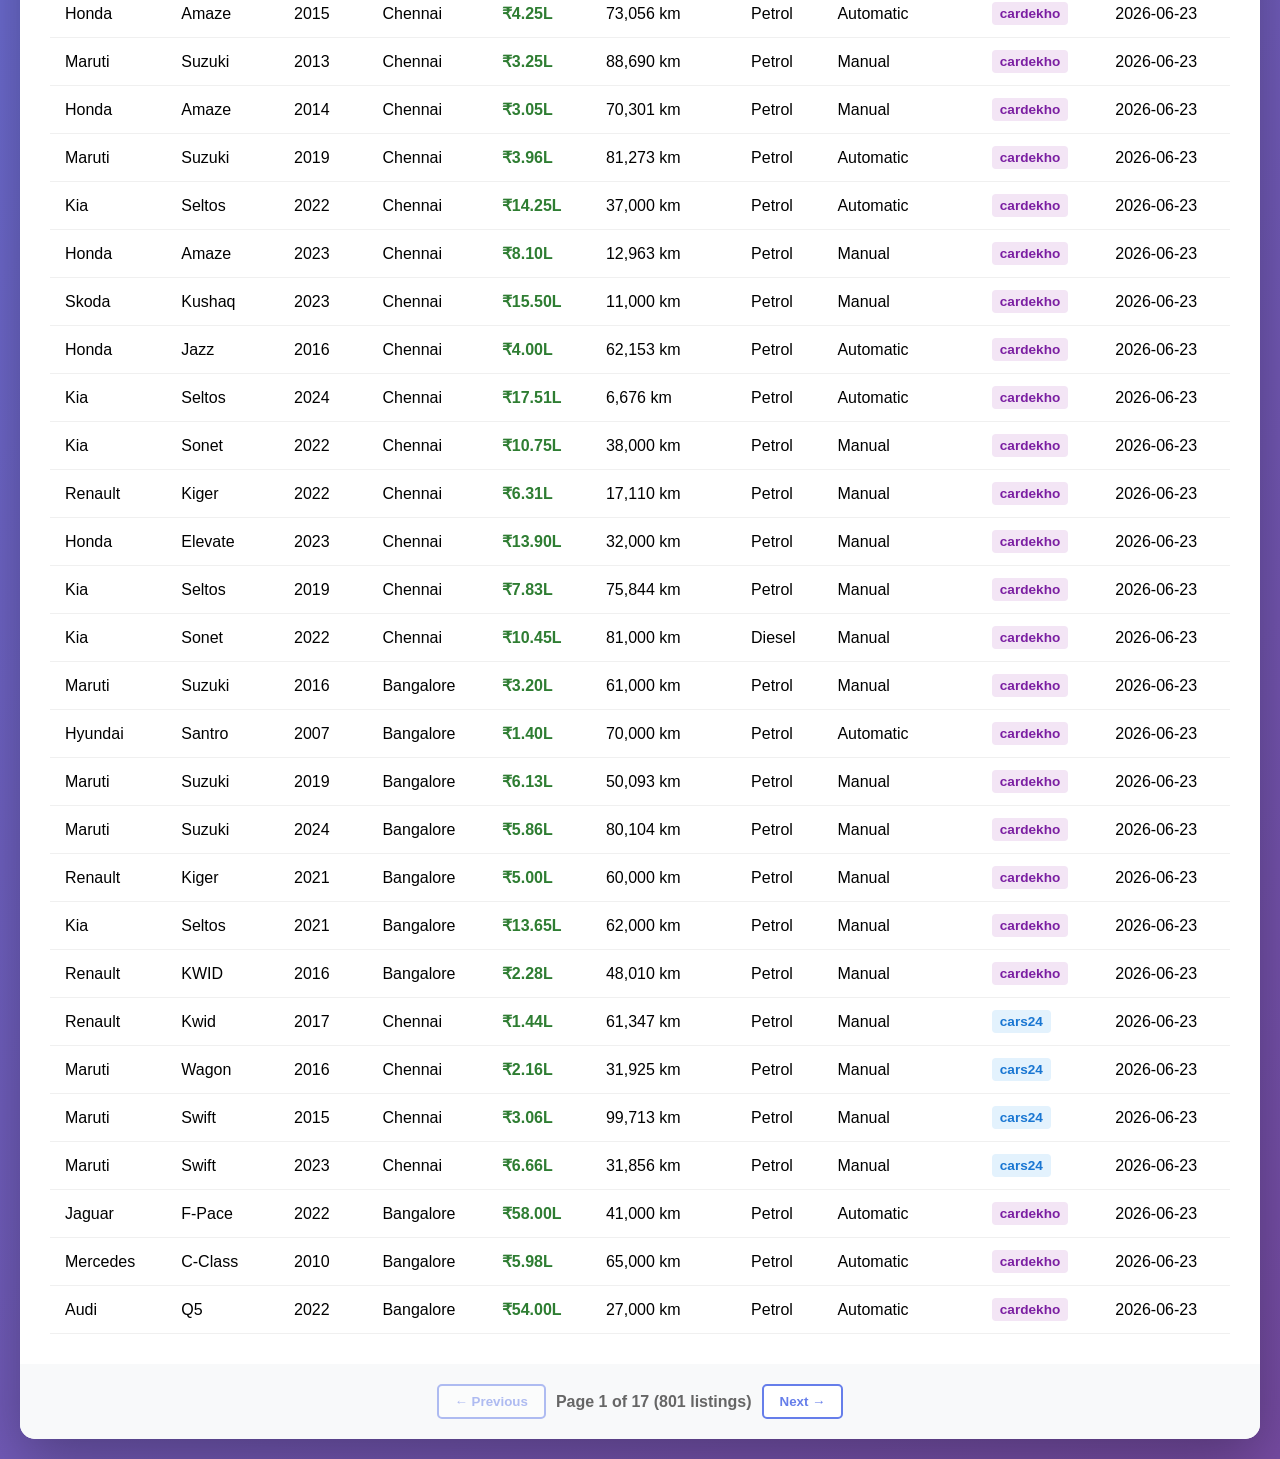
==== commit 57f3dec8: "Add resume prompts and database viewer updates - June 24, 2026" ====
--- a/rds_viewer.html
+++ b/rds_viewer.html
@@ -3,343 +3,210 @@
 <head>
     <meta charset="UTF-8">
     <meta name="viewport" content="width=device-width, initial-scale=1.0">
-    <title>RDS Database Viewer - Market Prices</title>
+    <title>RDS Database Viewer - 801 Listings</title>
     <style>
-        * {
-            margin: 0;
-            padding: 0;
-            box-sizing: border-box;
-        }
-        body {
-            font-family: 'Segoe UI', Tahoma, Geneva, Verdana, sans-serif;
-            background: linear-gradient(135deg, #667eea 0%, #764ba2 100%);
-            padding: 20px;
-            min-height: 100vh;
-        }
-        .container {
-            max-width: 1400px;
-            margin: 0 auto;
-            background: white;
-            border-radius: 12px;
-            box-shadow: 0 10px 40px rgba(0,0,0,0.2);
-            overflow: hidden;
-        }
-        .header {
-            background: linear-gradient(135deg, #667eea 0%, #764ba2 100%);
-            color: white;
-            padding: 30px;
-            text-align: center;
-        }
-        .header h1 {
-            font-size: 32px;
-            margin-bottom: 10px;
-        }
-        .header p {
-            opacity: 0.9;
-            font-size: 14px;
-        }
-        .stats {
-            display: grid;
-            grid-template-columns: repeat(auto-fit, minmax(200px, 1fr));
-            gap: 20px;
-            padding: 30px;
-            background: #f8f9fa;
-        }
-        .stat-box {
-            background: white;
-            padding: 20px;
-            border-radius: 8px;
-            box-shadow: 0 2px 8px rgba(0,0,0,0.1);
-            text-align: center;
-            transition: transform 0.2s;
-        }
-        .stat-box:hover {
-            transform: translateY(-5px);
-        }
-        .stat-box h3 {
-            color: #666;
-            font-size: 14px;
-            font-weight: 500;
-            margin-bottom: 10px;
-        }
-        .stat-box p {
-            font-size: 32px;
-            font-weight: bold;
-            color: #667eea;
-        }
-        .filter-box {
-            padding: 20px 30px;
-            background: white;
-            border-bottom: 1px solid #e0e0e0;
-        }
-        .filter-box h3 {
-            margin-bottom: 15px;
-            color: #333;
-        }
-        .filters {
-            display: flex;
-            flex-wrap: wrap;
-            gap: 10px;
-            align-items: center;
-        }
-        input, select {
-            padding: 10px 15px;
-            border: 2px solid #e0e0e0;
-            border-radius: 6px;
-            font-size: 14px;
-            transition: border-color 0.3s;
-        }
-        input:focus, select:focus {
-            outline: none;
-            border-color: #667eea;
-        }
-        button {
-            padding: 10px 20px;
-            background: #667eea;
-            color: white;
-            border: none;
-            border-radius: 6px;
-            cursor: pointer;
-            font-size: 14px;
-            font-weight: 500;
-            transition: background 0.3s;
-        }
-        button:hover {
-            background: #5568d3;
-        }
-        button.clear {
-            background: #6c757d;
-        }
-        button.clear:hover {
-            background: #5a6268;
-        }
-        .table-container {
-            overflow-x: auto;
-            padding: 30px;
-        }
-        table {
-            width: 100%;
-            border-collapse: collapse;
-        }
-        th {
-            background: #667eea;
-            color: white;
-            padding: 15px;
-            text-align: left;
-            font-weight: 500;
-            position: sticky;
-            top: 0;
-            z-index: 10;
-        }
-        td {
-            padding: 12px 15px;
-            border-bottom: 1px solid #e0e0e0;
-        }
-        tr:hover {
-            background: #f8f9fa;
-        }
-        .brand {
-            font-weight: 600;
-            color: #333;
-        }
-        .price {
-            color: #28a745;
-            font-weight: 600;
-        }
-        .fresh {
-            color: #28a745;
-            font-weight: 600;
-        }
-        .old {
-            color: #dc3545;
-        }
-        .badge {
-            display: inline-block;
-            padding: 4px 8px;
-            border-radius: 4px;
-            font-size: 12px;
-            font-weight: 500;
-        }
-        .badge-cars24 {
-            background: #e3f2fd;
-            color: #1976d2;
-        }
-        .badge-cardekho {
-            background: #fff3e0;
-            color: #f57c00;
-        }
-        .no-data {
-            text-align: center;
-            padding: 40px;
-            color: #999;
-            font-size: 18px;
-        }
+        * { margin: 0; padding: 0; box-sizing: border-box; }
+        body { font-family: 'Segoe UI', Tahoma, Geneva, Verdana, sans-serif; background: linear-gradient(135deg, #667eea 0%, #764ba2 100%); padding: 20px; min-height: 100vh; }
+        .container { max-width: 1600px; margin: 0 auto; background: white; border-radius: 15px; box-shadow: 0 20px 60px rgba(0,0,0,0.3); overflow: hidden; }
+        .header { background: linear-gradient(135deg, #667eea 0%, #764ba2 100%); color: white; padding: 30px; text-align: center; }
+        .header h1 { font-size: 2.5em; margin-bottom: 10px; }
+        .header p { font-size: 1.1em; opacity: 0.9; }
+        .stats { display: grid; grid-template-columns: repeat(auto-fit, minmax(180px, 1fr)); gap: 20px; padding: 30px; background: #f8f9fa; }
+        .stat-card { background: white; padding: 20px; border-radius: 10px; box-shadow: 0 2px 10px rgba(0,0,0,0.1); text-align: center; transition: transform 0.2s; }
+        .stat-card:hover { transform: translateY(-5px); }
+        .stat-card h3 { color: #667eea; font-size: 2em; margin-bottom: 5px; }
+        .stat-card p { color: #666; font-size: 0.9em; }
+        .filters { padding: 20px 30px; background: white; border-bottom: 2px solid #f0f0f0; display: flex; gap: 15px; flex-wrap: wrap; align-items: center; }
+        .filter-group { display: flex; flex-direction: column; gap: 5px; }
+        .filter-group label { font-size: 0.85em; color: #666; font-weight: 600; }
+        .filter-group input, .filter-group select { padding: 8px 12px; border: 2px solid #e0e0e0; border-radius: 5px; font-size: 0.9em; min-width: 150px; }
+        .filter-group input:focus, .filter-group select:focus { outline: none; border-color: #667eea; }
+        .table-container { padding: 30px; overflow-x: auto; }
+        table { width: 100%; border-collapse: collapse; background: white; }
+        thead { background: linear-gradient(135deg, #667eea 0%, #764ba2 100%); color: white; position: sticky; top: 0; z-index: 10; }
+        th { padding: 15px; text-align: left; font-weight: 600; cursor: pointer; user-select: none; white-space: nowrap; }
+        th:hover { background: rgba(255,255,255,0.1); }
+        td { padding: 12px 15px; border-bottom: 1px solid #f0f0f0; }
+        tbody tr:hover { background: #f8f9fa; }
+        .badge { display: inline-block; padding: 4px 8px; border-radius: 4px; font-size: 0.85em; font-weight: 600; }
+        .badge-cars24 { background: #e3f2fd; color: #1976d2; }
+        .badge-cardekho { background: #f3e5f5; color: #7b1fa2; }
+        .price { color: #2e7d32; font-weight: 600; }
+        .no-data { text-align: center; padding: 50px; color: #999; font-size: 1.2em; }
+        .pagination { display: flex; justify-content: center; align-items: center; gap: 10px; padding: 20px; background: #f8f9fa; }
+        .pagination button { padding: 8px 16px; border: 2px solid #667eea; background: white; color: #667eea; border-radius: 5px; cursor: pointer; font-weight: 600; }
+        .pagination button:hover { background: #667eea; color: white; }
+        .pagination button:disabled { opacity: 0.5; cursor: not-allowed; }
+        .pagination span { color: #666; font-weight: 600; }
     </style>
 </head>
 <body>
     <div class="container">
         <div class="header">
-            <h1>🗄️ AWS RDS Database Viewer</h1>
-            <p>Database: <strong>car_valuation</strong> | Host: <strong>database-1.cgp62acck1rv.us-east-1.rds.amazonaws.com</strong></p>
-        </div>
-
+            <h1>🚗 RDS Database Viewer</h1>
+            <p>AI-Powered Car Valuation System - Live Market Data (Updated: June 23, 2026)</p>
+        </div>
+        
         <div class="stats">
-            <div class="stat-box">
-                <h3>Total Listings</h3>
-                <p id="totalListings">-</p>
-            </div>
-            <div class="stat-box">
-                <h3>Fresh (24h)</h3>
-                <p id="freshListings">-</p>
-            </div>
-            <div class="stat-box">
-                <h3>Cities</h3>
-                <p id="totalCities">-</p>
-            </div>
-            <div class="stat-box">
-                <h3>Brands</h3>
-                <p id="totalBrands">-</p>
-            </div>
-            <div class="stat-box">
-                <h3>Avg Price</h3>
-                <p id="avgPrice">-</p>
-            </div>
-        </div>
-
-        <div class="filter-box">
-            <h3>🔍 Filters</h3>
-            <div class="filters">
-                <input type="text" id="brandFilter" placeholder="Search by brand..." onkeyup="applyFilters()">
-                <input type="text" id="cityFilter" placeholder="Search by city..." onkeyup="applyFilters()">
-                <select id="sourceFilter" onchange="applyFilters()">
-                    <option value="">All Sources</option>
-                    <option value="cars24">Cars24</option>
-                    <option value="cardekho">CarDekho</option>
-                </select>
-                <input type="number" id="minPrice" placeholder="Min price (optional)" onkeyup="applyFilters()">
-                <input type="number" id="maxPrice" placeholder="Max price (optional)" onkeyup="applyFilters()">
-                <button class="clear" onclick="clearFilters()">Clear All</button>
-            </div>
-        </div>
-
+            <div class="stat-card"><h3 id="totalListings">-</h3><p>Total Listings</p></div>
+            <div class="stat-card"><h3 id="totalCities">-</h3><p>Cities Covered</p></div>
+            <div class="stat-card"><h3 id="totalBrands">-</h3><p>Brands Available</p></div>
+            <div class="stat-card"><h3 id="avgPrice">-</h3><p>Average Price</p></div>
+            <div class="stat-card"><h3 id="priceRange">-</h3><p>Price Range</p></div>
+        </div>
+        
+        <div class="filters">
+            <div class="filter-group"><label>🔍 Search</label><input type="text" id="searchInput" placeholder="Brand, model, city..."></div>
+            <div class="filter-group"><label>🌆 City</label><select id="cityFilter"><option value="">All Cities</option></select></div>
+            <div class="filter-group"><label>🚗 Brand</label><select id="brandFilter"><option value="">All Brands</option></select></div>
+            <div class="filter-group"><label>📡 Source</label><select id="sourceFilter"><option value="">All Sources</option><option value="cars24">Cars24</option><option value="cardekho">CarDekho</option></select></div>
+            <div class="filter-group"><label>📅 Year</label><select id="yearFilter"><option value="">All Years</option></select></div>
+        </div>
+        
         <div class="table-container">
             <table>
                 <thead>
                     <tr>
-                        <th>ID</th>
-                        <th>Brand</th>
-                        <th>Model</th>
-                        <th>Year</th>
-                        <th>Price</th>
-                        <th>Kilometers</th>
-                        <th>City</th>
+                        <th onclick="sortTable('brand')">Brand ↕</th>
+                        <th onclick="sortTable('model')">Model ↕</th>
+                        <th onclick="sortTable('year')">Year ↕</th>
+                        <th onclick="sortTable('city')">City ↕</th>
+                        <th onclick="sortTable('price')">Price ↕</th>
+                        <th onclick="sortTable('kilometers')">Kilometers ↕</th>
+                        <th>Fuel</th>
+                        <th>Transmission</th>
                         <th>Source</th>
                         <th>Last Seen</th>
                     </tr>
                 </thead>
                 <tbody id="tableBody">
-                    <tr><td colspan="9" class="no-data">Loading data...</td></tr>
+                    <tr><td colspan="10" class="no-data">Loading 801 listings...</td></tr>
                 </tbody>
             </table>
         </div>
+        
+        <div class="pagination">
+            <button id="prevBtn" onclick="changePage(-1)">← Previous</button>
+            <span id="pageInfo">Page 1 of 1</span>
+            <button id="nextBtn" onclick="changePage(1)">Next →</button>
+        </div>
     </div>
-
+    
     <script src="data.js"></script>
     <script>
-        let filteredData = [];
-
-        function init() {
-            if (typeof allData === 'undefined') {
-                document.getElementById('tableBody').innerHTML = 
-                    '<tr><td colspan="9" class="no-data">Error: Data file not found. Make sure data.js is in the same folder.</td></tr>';
+        let currentData = [], filteredData = [], sortDirection = {}, currentPage = 1;
+        const itemsPerPage = 50;
+        
+        document.addEventListener('DOMContentLoaded', function() {
+            currentData = marketData;
+            filteredData = currentData;
+            updateStats();
+            populateFilters();
+            renderTable();
+            
+            document.getElementById('searchInput').addEventListener('input', filterData);
+            document.getElementById('cityFilter').addEventListener('change', filterData);
+            document.getElementById('brandFilter').addEventListener('change', filterData);
+            document.getElementById('sourceFilter').addEventListener('change', filterData);
+            document.getElementById('yearFilter').addEventListener('change', filterData);
+        });
+        
+        function updateStats() {
+            const total = currentData.length;
+            const cities = new Set(currentData.map(d => d.city)).size;
+            const brands = new Set(currentData.map(d => d.brand)).size;
+            const avgPrice = Math.round(currentData.reduce((sum, d) => sum + d.price, 0) / total);
+            const minPrice = Math.min(...currentData.map(d => d.price));
+            const maxPrice = Math.max(...currentData.map(d => d.price));
+            
+            document.getElementById('totalListings').textContent = total;
+            document.getElementById('totalCities').textContent = cities;
+            document.getElementById('totalBrands').textContent = brands;
+            document.getElementById('avgPrice').textContent = '₹' + (avgPrice / 100000).toFixed(1) + 'L';
+            document.getElementById('priceRange').textContent = '₹' + (minPrice / 100000).toFixed(1) + 'L - ₹' + (maxPrice / 100000).toFixed(1) + 'L';
+        }
+        
+        function populateFilters() {
+            const cities = [...new Set(currentData.map(d => d.city))].sort();
+            const brands = [...new Set(currentData.map(d => d.brand))].sort();
+            const years = [...new Set(currentData.map(d => d.year))].sort((a, b) => b - a);
+            
+            cities.forEach(city => document.getElementById('cityFilter').innerHTML += `<option value="${city}">${city}</option>`);
+            brands.forEach(brand => document.getElementById('brandFilter').innerHTML += `<option value="${brand}">${brand}</option>`);
+            years.forEach(year => document.getElementById('yearFilter').innerHTML += `<option value="${year}">${year}</option>`);
+        }
+        
+        function filterData() {
+            const search = document.getElementById('searchInput').value.toLowerCase();
+            const city = document.getElementById('cityFilter').value;
+            const brand = document.getElementById('brandFilter').value;
+            const source = document.getElementById('sourceFilter').value;
+            const year = document.getElementById('yearFilter').value;
+            
+            filteredData = currentData;
+            if (search) filteredData = filteredData.filter(d => d.brand.toLowerCase().includes(search) || d.model.toLowerCase().includes(search) || d.city.toLowerCase().includes(search));
+            if (city) filteredData = filteredData.filter(d => d.city === city);
+            if (brand) filteredData = filteredData.filter(d => d.brand === brand);
+            if (source) filteredData = filteredData.filter(d => d.source === source);
+            if (year) filteredData = filteredData.filter(d => d.year == year);
+            
+            currentPage = 1;
+            renderTable();
+        }
+        
+        function sortTable(column) {
+            sortDirection[column] = sortDirection[column] === 'asc' ? 'desc' : 'asc';
+            filteredData.sort((a, b) => {
+                const aVal = a[column], bVal = b[column];
+                if (column === 'price' || column === 'year' || column === 'kilometers') {
+                    return sortDirection[column] === 'asc' ? aVal - bVal : bVal - aVal;
+                }
+                return sortDirection[column] === 'asc' ? String(aVal).localeCompare(String(bVal)) : String(bVal).localeCompare(String(aVal));
+            });
+            renderTable();
+        }
+        
+        function changePage(direction) {
+            const totalPages = Math.ceil(filteredData.length / itemsPerPage);
+            currentPage += direction;
+            if (currentPage < 1) currentPage = 1;
+            if (currentPage > totalPages) currentPage = totalPages;
+            renderTable();
+        }
+        
+        function renderTable() {
+            const tbody = document.getElementById('tableBody');
+            const totalPages = Math.ceil(filteredData.length / itemsPerPage);
+            const start = (currentPage - 1) * itemsPerPage;
+            const pageData = filteredData.slice(start, start + itemsPerPage);
+            
+            if (filteredData.length === 0) {
+                tbody.innerHTML = '<tr><td colspan="10" class="no-data">No data found</td></tr>';
+                document.getElementById('pageInfo').textContent = 'No results';
+                document.getElementById('prevBtn').disabled = true;
+                document.getElementById('nextBtn').disabled = true;
                 return;
             }
             
-            filteredData = allData;
-            updateStats();
-            displayData(filteredData);
-        }
-
-        function updateStats() {
-            document.getElementById('totalListings').textContent = allData.length;
-            
-            const now = new Date();
-            const oneDayAgo = new Date(now - 24*60*60*1000);
-            const fresh = allData.filter(d => new Date(d.lastSeen) > oneDayAgo).length;
-            document.getElementById('freshListings').textContent = fresh;
-            
-            const cities = new Set(allData.map(d => d.city));
-            document.getElementById('totalCities').textContent = cities.size;
-            
-            const brands = new Set(allData.map(d => d.brand));
-            document.getElementById('totalBrands').textContent = brands.size;
-            
-            const avgPrice = Math.round(allData.reduce((sum, d) => sum + d.price, 0) / allData.length);
-            document.getElementById('avgPrice').textContent = '₹' + avgPrice.toLocaleString();
-        }
-
-        function displayData(data) {
-            const tbody = document.getElementById('tableBody');
-            
-            if (data.length === 0) {
-                tbody.innerHTML = '<tr><td colspan="9" class="no-data">No listings found matching your filters.</td></tr>';
-                return;
-            }
-            
-            tbody.innerHTML = '';
-            
-            data.forEach(row => {
-                const tr = document.createElement('tr');
-                
-                const now = new Date();
-                const oneDayAgo = new Date(now - 24*60*60*1000);
-                const isFresh = new Date(row.lastSeen) > oneDayAgo;
-                
-                tr.innerHTML = `
-                    <td>${row.id}</td>
-                    <td class="brand">${row.brand}</td>
-                    <td>${row.model}</td>
-                    <td>${row.year}</td>
-                    <td class="price">₹${row.price.toLocaleString()}</td>
-                    <td>${row.kilometers.toLocaleString()} km</td>
-                    <td>${row.city}</td>
-                    <td><span class="badge badge-${row.source}">${row.source}</span></td>
-                    <td class="${isFresh ? 'fresh' : 'old'}">${row.lastSeen.substring(0, 19)}</td>
-                `;
-                tbody.appendChild(tr);
-            });
-        }
-
-        function applyFilters() {
-            const brandFilter = document.getElementById('brandFilter').value.toLowerCase();
-            const cityFilter = document.getElementById('cityFilter').value.toLowerCase();
-            const sourceFilter = document.getElementById('sourceFilter').value;
-            const minPrice = parseInt(document.getElementById('minPrice').value) || 0;
-            const maxPrice = parseInt(document.getElementById('maxPrice').value) || Infinity;
-
-            filteredData = allData.filter(row => {
-                const matchBrand = !brandFilter || row.brand.toLowerCase().includes(brandFilter);
-                const matchCity = !cityFilter || row.city.toLowerCase().includes(cityFilter);
-                const matchSource = !sourceFilter || row.source === sourceFilter;
-                const matchPrice = row.price >= minPrice && row.price <= maxPrice;
-                return matchBrand && matchCity && matchSource && matchPrice;
-            });
-
-            displayData(filteredData);
-        }
-
-        function clearFilters() {
-            document.getElementById('brandFilter').value = '';
-            document.getElementById('cityFilter').value = '';
-            document.getElementById('sourceFilter').value = '';
-            document.getElementById('minPrice').value = '';
-            document.getElementById('maxPrice').value = '';
-            filteredData = allData;
-            displayData(filteredData);
-        }
-
-        // Initialize on page load
-        window.onload = init;
+            tbody.innerHTML = pageData.map(item => `
+                <tr>
+                    <td>${item.brand}</td>
+                    <td>${item.model}</td>
+                    <td>${item.year}</td>
+                    <td>${item.city}</td>
+                    <td class="price">₹${(item.price / 100000).toFixed(2)}L</td>
+                    <td>${item.kilometers.toLocaleString()} km</td>
+                    <td>${item.fuel || '-'}</td>
+                    <td>${item.transmission || '-'}</td>
+                    <td><span class="badge badge-${item.source}">${item.source}</span></td>
+                    <td>${item.last_seen_at || '-'}</td>
+                </tr>
+            `).join('');
+            
+            document.getElementById('pageInfo').textContent = `Page ${currentPage} of ${totalPages} (${filteredData.length} listings)`;
+            document.getElementById('prevBtn').disabled = currentPage === 1;
+            document.getElementById('nextBtn').disabled = currentPage === totalPages;
+        }
     </script>
 </body>
 </html>
